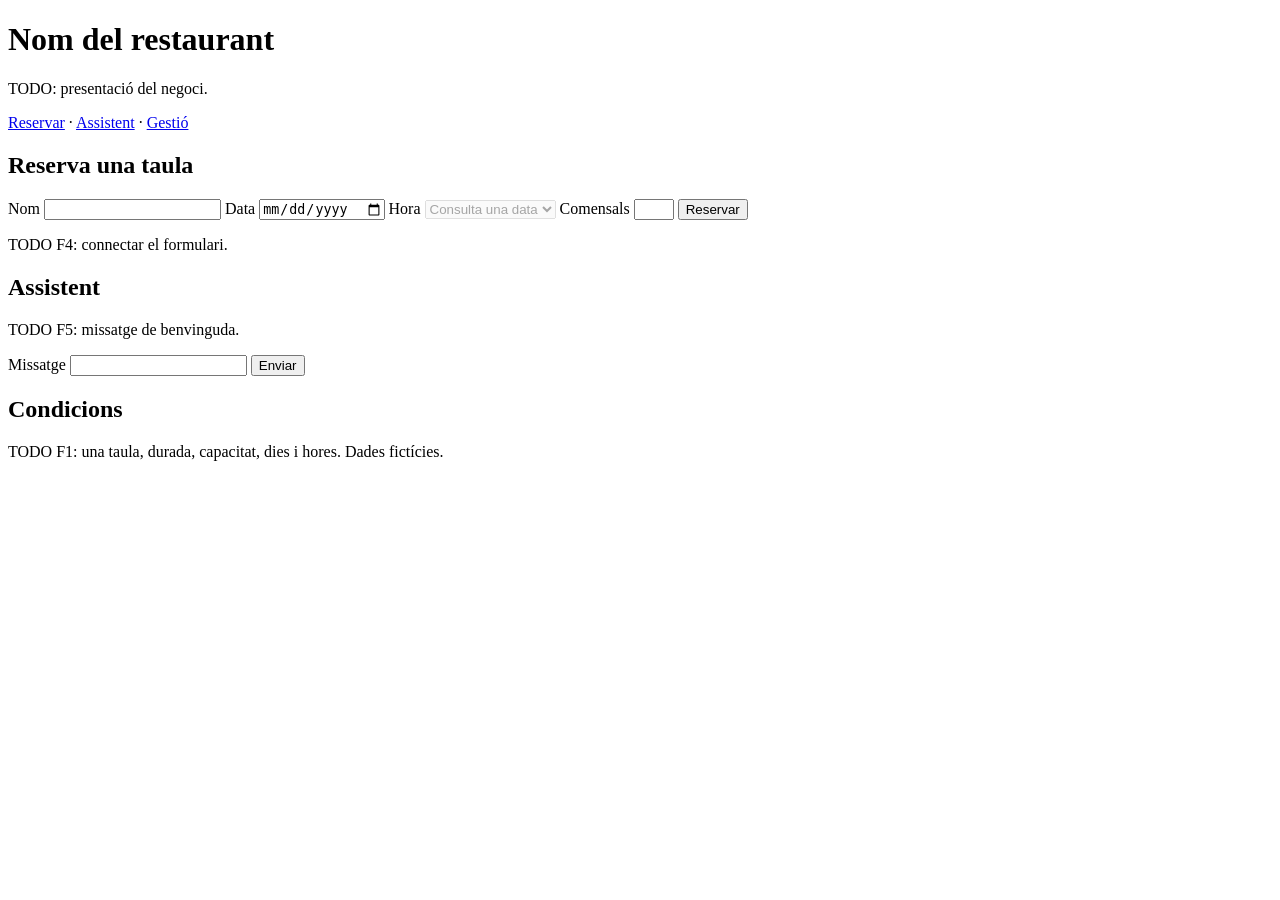
==== frontend/index.html @ 5e30bd6b "He puesto bien el zip del profe y he elimina la carpeta "cinder"" ====
<!doctype html>
<html lang="ca">
<head>
  <meta charset="utf-8">
  <meta name="viewport" content="width=device-width, initial-scale=1">
  <title>ReservaFàcil · Esquelet</title>
  <link rel="stylesheet" href="/css/styles.css">
  <script type="module" src="/js/app.js"></script>
</head>
<body>
  <!-- TODO F1/F4: identitat, servei, horaris i condicions coherents amb config.js. -->
  <header><h1>Nom del restaurant</h1><p>TODO: presentació del negoci.</p>
    <nav><a href="#reserva">Reservar</a> · <a href="#assistent">Assistent</a> · <a href="/gestion/">Gestió</a></nav>
  </header>
  <main>
    <section id="reserva">
      <h2>Reserva una taula</h2>
      <form id="booking-form">
        <label>Nom <input name="name" required minlength="2" maxlength="100"></label>
        <label>Data <input name="date" type="date" required></label>
        <label>Hora <select name="time" required disabled><option value="">Consulta una data</option></select></label>
        <label>Comensals <input name="diners" type="number" min="1" max="8" required></label>
        <button type="submit">Reservar</button>
      </form>
      <p id="booking-status" role="status">TODO F4: connectar el formulari.</p>
    </section>
    <section id="assistent">
      <h2>Assistent</h2>
      <div id="messages" role="log" aria-live="polite"><p>TODO F5: missatge de benvinguda.</p></div>
      <form id="chat-form">
        <label>Missatge <input name="message" maxlength="500" required></label>
        <button type="submit">Enviar</button>
      </form>
      <p id="chat-status" role="status"></p>
    </section>
    <section><h2>Condicions</h2><p>TODO F1: una taula, durada, capacitat, dies i hores. Dades fictícies.</p></section>
  </main>
</body>
</html>
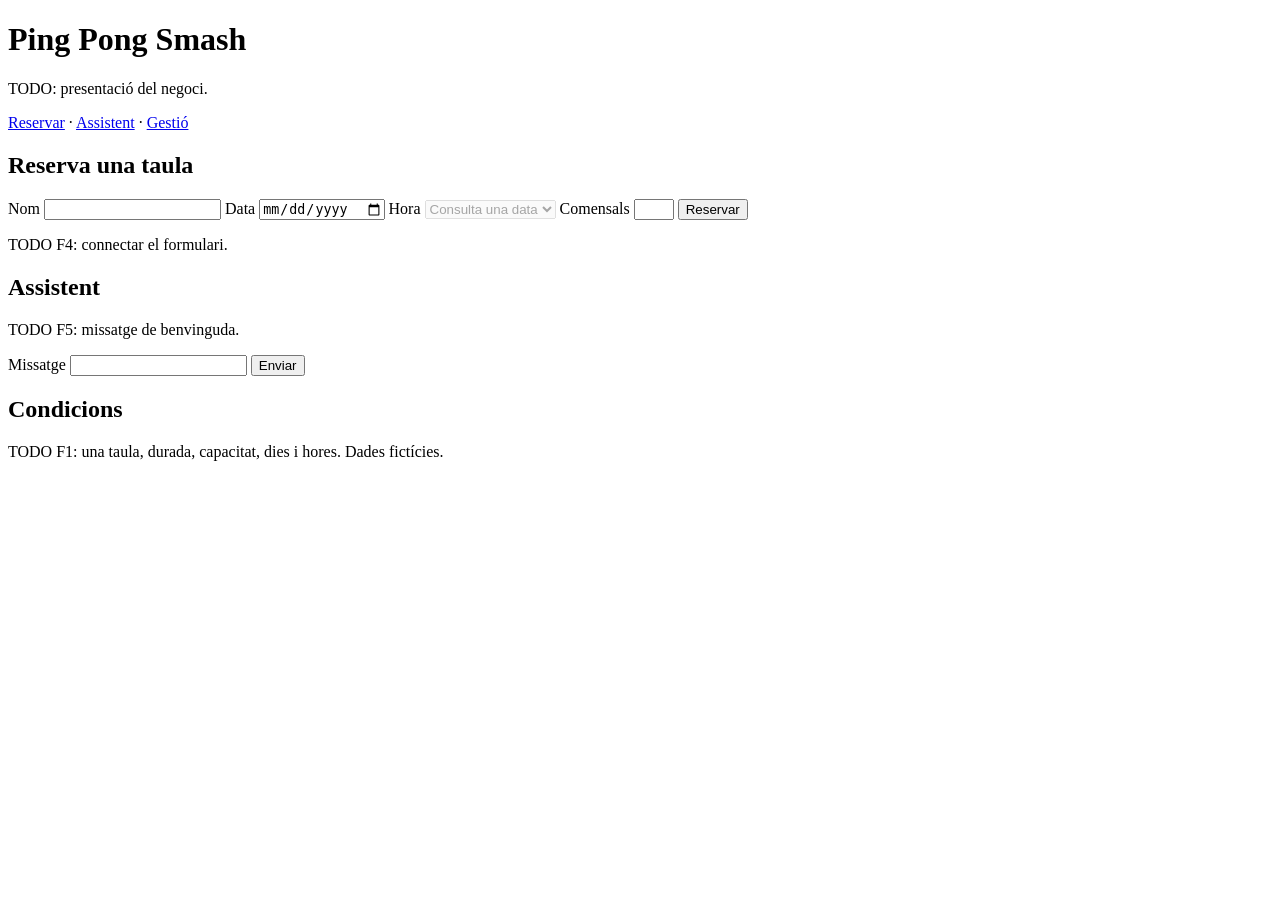
==== commit efdbc506: "fix: update title and header to reflect correct restaurant name" ====
--- a/frontend/index.html
+++ b/frontend/index.html
@@ -3,13 +3,13 @@
 <head>
   <meta charset="utf-8">
   <meta name="viewport" content="width=device-width, initial-scale=1">
-  <title>ReservaFàcil · Esquelet</title>
+  <title>Ping Pong Smash · Esquelet</title>
   <link rel="stylesheet" href="/css/styles.css">
   <script type="module" src="/js/app.js"></script>
 </head>
 <body>
   <!-- TODO F1/F4: identitat, servei, horaris i condicions coherents amb config.js. -->
-  <header><h1>Nom del restaurant</h1><p>TODO: presentació del negoci.</p>
+  <header><h1>Ping Pong Smash</h1><p>TODO: presentació del negoci.</p>
     <nav><a href="#reserva">Reservar</a> · <a href="#assistent">Assistent</a> · <a href="/gestion/">Gestió</a></nav>
   </header>
   <main>
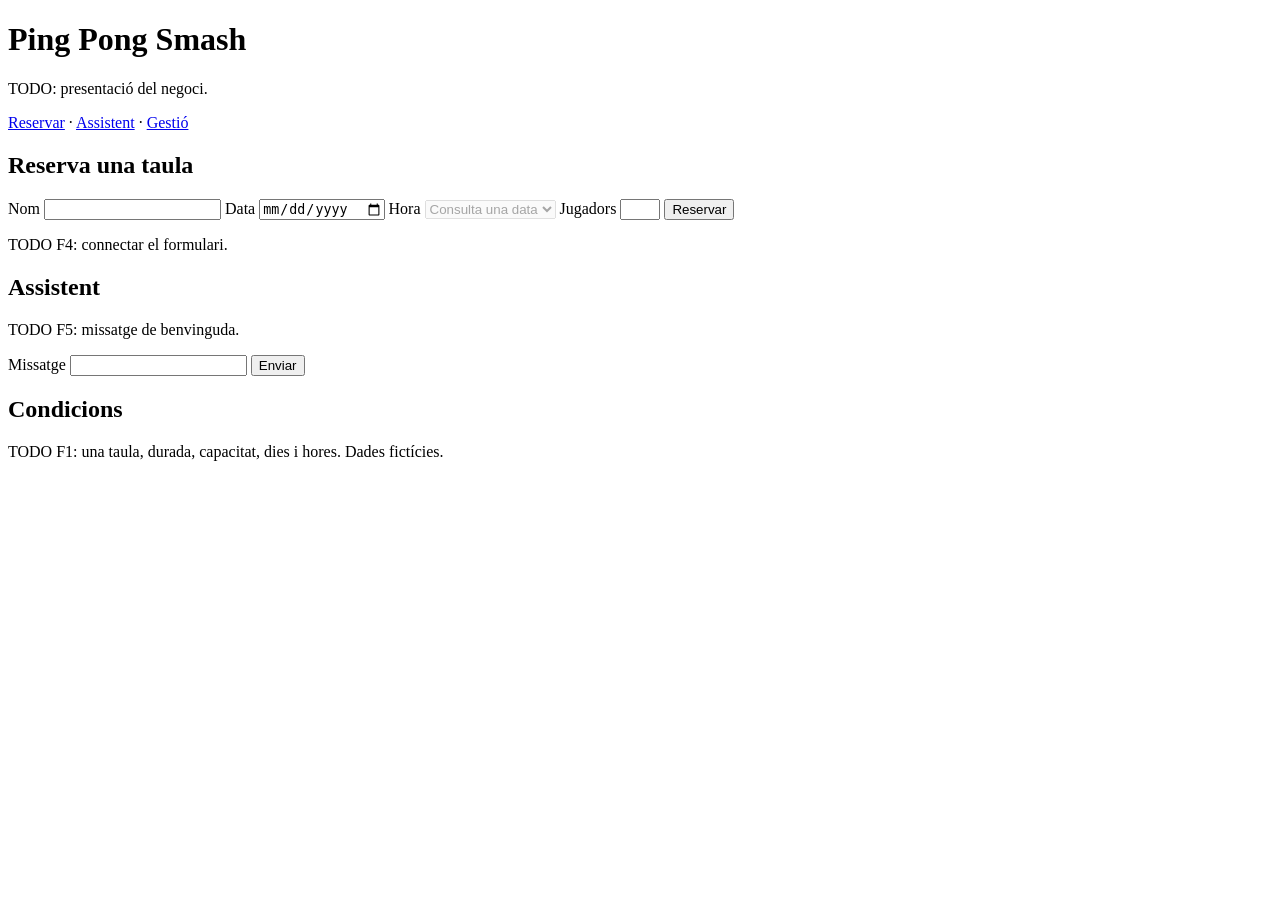
==== commit 11a44604: "Actualizar el index.html" ====
--- a/frontend/index.html
+++ b/frontend/index.html
@@ -19,7 +19,7 @@
         <label>Nom <input name="name" required minlength="2" maxlength="100"></label>
         <label>Data <input name="date" type="date" required></label>
         <label>Hora <select name="time" required disabled><option value="">Consulta una data</option></select></label>
-        <label>Comensals <input name="diners" type="number" min="1" max="8" required></label>
+        <label>Jugadors <input name="diners" type="number" min="1" max="8" required></label>
         <button type="submit">Reservar</button>
       </form>
       <p id="booking-status" role="status">TODO F4: connectar el formulari.</p>
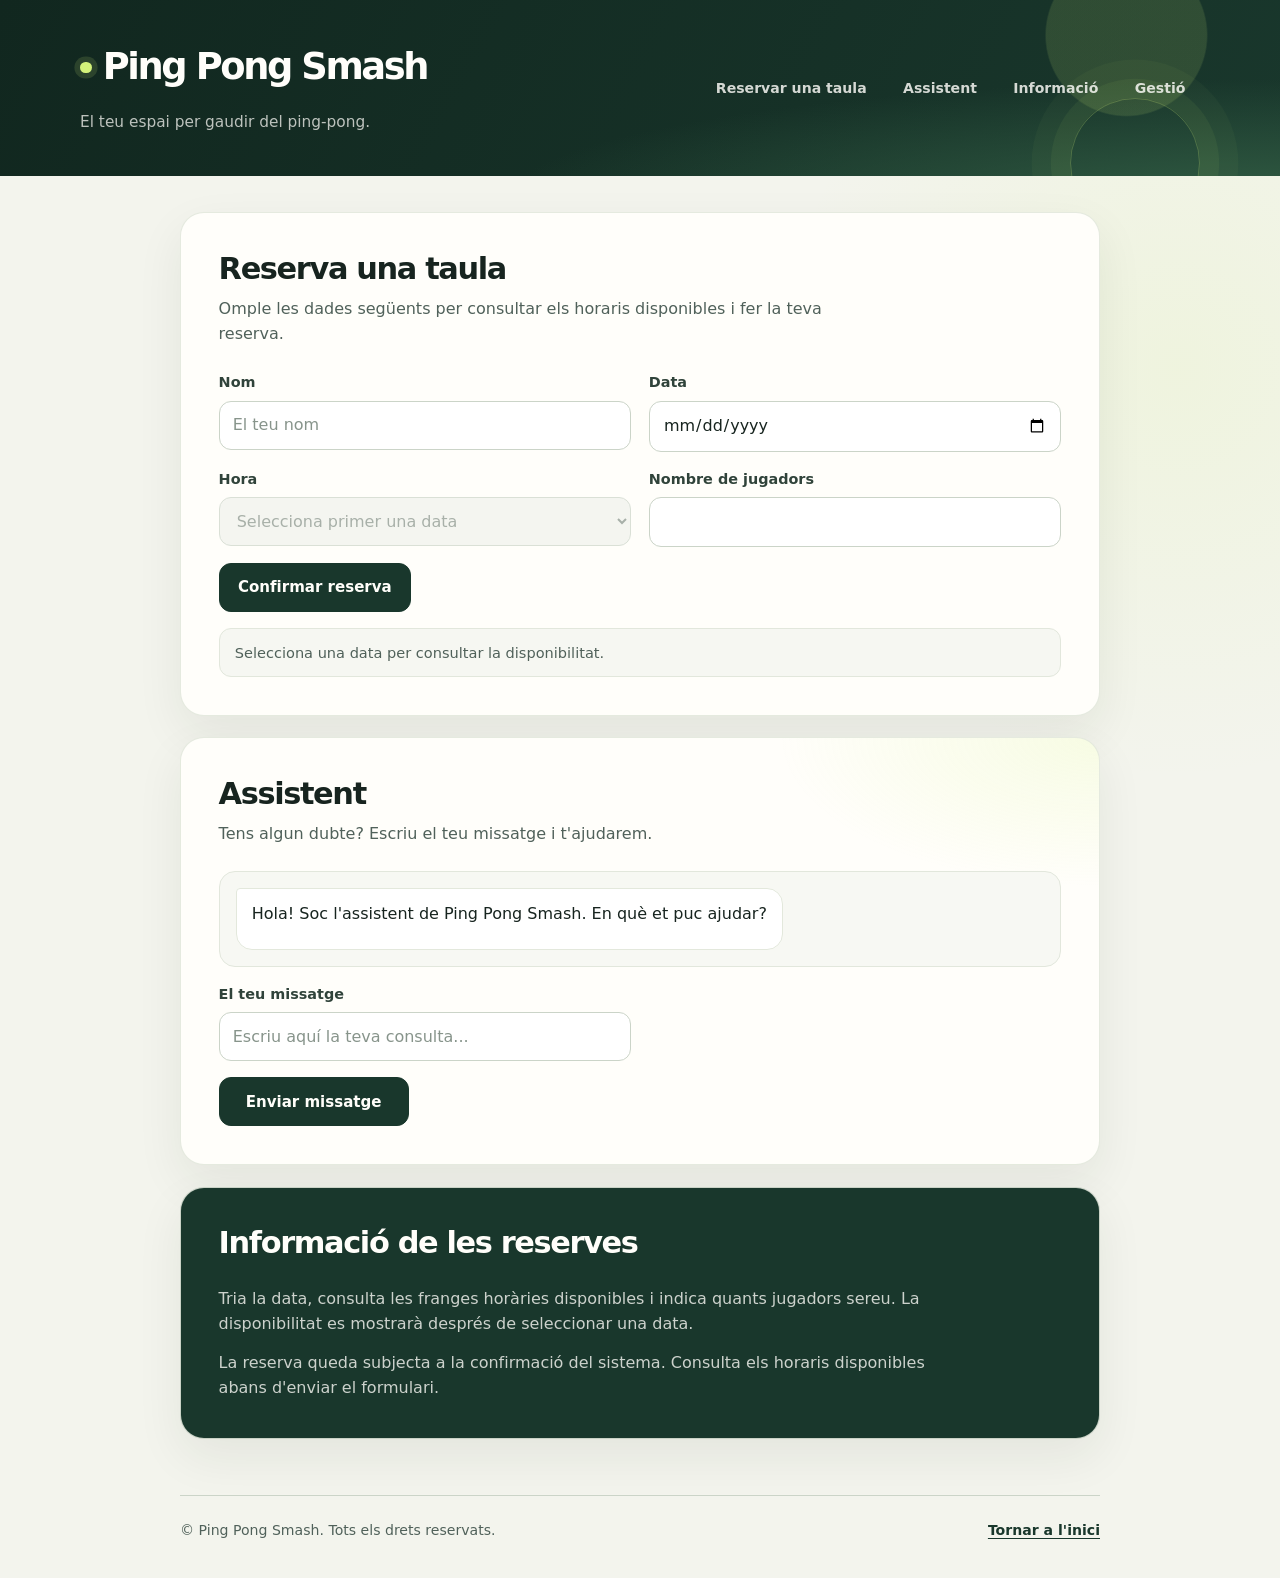
==== commit 13d829cb: "actualiza" ====
--- a/frontend/index.html
+++ b/frontend/index.html
@@ -3,37 +3,101 @@
 <head>
   <meta charset="utf-8">
   <meta name="viewport" content="width=device-width, initial-scale=1">
-  <title>Ping Pong Smash · Esquelet</title>
-  <link rel="stylesheet" href="/css/styles.css">
-  <script type="module" src="/js/app.js"></script>
+  <meta name="description" content="Reserva la teva taula a Ping Pong Smash i consulta la disponibilitat de manera senzilla.">
+  <meta name="theme-color" content="#11271f">
+  <title>Ping Pong Smash | Reserva la teva taula</title>
+  <link rel="stylesheet" href="./css/styles.css">
 </head>
 <body>
-  <!-- TODO F1/F4: identitat, servei, horaris i condicions coherents amb config.js. -->
-  <header><h1>Ping Pong Smash</h1><p>TODO: presentació del negoci.</p>
-    <nav><a href="#reserva">Reservar</a> · <a href="#assistent">Assistent</a> · <a href="/gestion/">Gestió</a></nav>
+  <header class="site-header">
+    <div class="header-content">
+      <a class="brand" href="/" aria-label="Ping Pong Smash, inici">
+        <span class="brand-name">Ping Pong Smash</span>
+      </a>
+      <p class="intro-text">El teu espai per gaudir del ping-pong.</p>
+      <nav aria-label="Navegació principal">
+        <ul>
+          <li><a href="#reserva">Reservar una taula</a></li>
+          <li><a href="#assistent">Assistent</a></li>
+          <li><a href="#condicions">Informació</a></li>
+          <li><a href="./gestion/index.html">Gestió</a></li>
+        </ul>
+      </nav>
+    </div>
   </header>
-  <main>
-    <section id="reserva">
-      <h2>Reserva una taula</h2>
-      <form id="booking-form">
-        <label>Nom <input name="name" required minlength="2" maxlength="100"></label>
-        <label>Data <input name="date" type="date" required></label>
-        <label>Hora <select name="time" required disabled><option value="">Consulta una data</option></select></label>
-        <label>Jugadors <input name="diners" type="number" min="1" max="8" required></label>
-        <button type="submit">Reservar</button>
+
+  <main id="contingut-principal">
+    <section id="reserva" aria-labelledby="reserva-title">
+      <header>
+        <h2 id="reserva-title">Reserva una taula</h2>
+        <p>Omple les dades següents per consultar els horaris disponibles i fer la teva reserva.</p>
+      </header>
+
+      <form id="booking-form" autocomplete="on">
+        <div class="form-field">
+          <label for="booking-name">Nom</label>
+          <input id="booking-name" name="name" type="text" autocomplete="name"
+                 placeholder="El teu nom" required minlength="2" maxlength="100">
+        </div>
+
+        <div class="form-field">
+          <label for="booking-date">Data</label>
+          <input id="booking-date" name="date" type="date" required>
+        </div>
+
+        <div class="form-field">
+          <label for="booking-time">Hora</label>
+          <select id="booking-time" name="time" required disabled>
+            <option value="">Selecciona primer una data</option>
+          </select>
+        </div>
+
+        <div class="form-field">
+          <label for="booking-diners">Nombre de jugadors</label>
+          <input id="booking-diners" name="diners" type="number" min="1" max="8"
+                 step="1" inputmode="numeric" required>
+        </div>
+
+        <button type="submit">Confirmar reserva</button>
       </form>
-      <p id="booking-status" role="status">TODO F4: connectar el formulari.</p>
+      <p id="booking-status" role="status" aria-live="polite" aria-atomic="true">
+        Selecciona una data per consultar la disponibilitat.
+      </p>
     </section>
-    <section id="assistent">
-      <h2>Assistent</h2>
-      <div id="messages" role="log" aria-live="polite"><p>TODO F5: missatge de benvinguda.</p></div>
-      <form id="chat-form">
-        <label>Missatge <input name="message" maxlength="500" required></label>
-        <button type="submit">Enviar</button>
+
+    <section id="assistent" aria-labelledby="assistent-title">
+      <header>
+        <h2 id="assistent-title">Assistent</h2>
+        <p>Tens algun dubte? Escriu el teu missatge i t'ajudarem.</p>
+      </header>
+
+      <div id="messages" role="log" aria-live="polite" aria-relevant="additions" aria-label="Conversa amb l'assistent">
+        <p>Hola! Soc l'assistent de Ping Pong Smash. En què et puc ajudar?</p>
+      </div>
+
+      <form id="chat-form" autocomplete="off">
+        <div class="form-field">
+          <label for="chat-message">El teu missatge</label>
+          <input id="chat-message" name="message" type="text" maxlength="500"
+                 placeholder="Escriu aquí la teva consulta..." required>
+        </div>
+        <button type="submit">Enviar missatge</button>
       </form>
-      <p id="chat-status" role="status"></p>
+      <p id="chat-status" role="status" aria-live="polite" aria-atomic="true"></p>
     </section>
-    <section><h2>Condicions</h2><p>TODO F1: una taula, durada, capacitat, dies i hores. Dades fictícies.</p></section>
+
+    <section id="condicions" aria-labelledby="condicions-title">
+      <header>
+        <h2 id="condicions-title">Informació de les reserves</h2>
+      </header>
+      <p>Tria la data, consulta les franges horàries disponibles i indica quants jugadors sereu. La disponibilitat es mostrarà després de seleccionar una data.</p>
+      <p>La reserva queda subjecta a la confirmació del sistema. Consulta els horaris disponibles abans d'enviar el formulari.</p>
+    </section>
   </main>
+
+  <footer class="site-footer">
+    <p>&copy; <span>Ping Pong Smash</span>. Tots els drets reservats.</p>
+    <a href="#contingut-principal">Tornar a l'inici</a>
+  </footer>
 </body>
 </html>
--- a/frontend/css/styles.css
+++ b/frontend/css/styles.css
@@ -0,0 +1,553 @@
+:root {
+  color-scheme: light;
+  --ink: #17241f;
+  --ink-soft: #50615a;
+  --forest: #19372c;
+  --forest-deep: #11271f;
+  --lime: #d3f27a;
+  --lime-strong: #b6df53;
+  --paper: #f3f4ed;
+  --surface: #fffefa;
+  --line: #e2e7dc;
+  --line-strong: #cbd4c8;
+  --accent-soft: #f0f7df;
+  --danger-soft: #fff1ed;
+  --shadow-card: 0 18px 48px rgb(23 36 31 / 7%);
+  --radius-card: 24px;
+  --radius-control: 12px;
+}
+
+* {
+  box-sizing: border-box;
+}
+
+html {
+  scroll-behavior: smooth;
+  scroll-padding-top: 1.5rem;
+}
+
+body {
+  min-width: 320px;
+  margin: 0;
+  background:
+    radial-gradient(ellipse at 92% 23rem, rgb(211 242 122 / 13%), transparent 25rem),
+    var(--paper);
+  color: var(--ink);
+  font-family: Inter, ui-sans-serif, system-ui, -apple-system, BlinkMacSystemFont, "Segoe UI", sans-serif;
+  font-size: 16px;
+  line-height: 1.6;
+  -webkit-font-smoothing: antialiased;
+}
+
+a {
+  color: inherit;
+}
+
+a:focus-visible,
+button:focus-visible,
+input:focus-visible,
+select:focus-visible {
+  outline: 3px solid var(--lime-strong);
+  outline-offset: 3px;
+}
+
+.site-header {
+  position: relative;
+  overflow: hidden;
+  background:
+    radial-gradient(circle at 88% 20%, rgb(211 242 122 / 13%) 0 5rem, transparent 5.1rem),
+    radial-gradient(ellipse at 100% 115%, #315c43 0, transparent 43%),
+    linear-gradient(118deg, var(--forest-deep), var(--forest));
+  color: #fffefa;
+}
+
+.site-header::after {
+  position: absolute;
+  right: max(4.5%, calc((100vw - 1120px) / 2));
+  bottom: -3.25rem;
+  width: 8rem;
+  height: 8rem;
+  border: 1px solid rgb(211 242 122 / 24%);
+  border-radius: 50%;
+  box-shadow: 0 0 0 1.2rem rgb(211 242 122 / 5%), 0 0 0 2.4rem rgb(211 242 122 / 3%);
+  content: "";
+  pointer-events: none;
+}
+
+.header-content {
+  position: relative;
+  z-index: 1;
+  display: grid;
+  grid-template-columns: minmax(0, 1fr) auto;
+  align-items: center;
+  gap: 0.3rem 2rem;
+  width: min(1120px, calc(100% - 3rem));
+  min-height: 176px;
+  margin-inline: auto;
+  padding-block: 2rem;
+}
+
+.brand {
+  width: fit-content;
+  color: #fffefa;
+  font-size: clamp(1.7rem, 3.2vw, 2.3rem);
+  font-weight: 850;
+  letter-spacing: -0.065em;
+  line-height: 1.1;
+  text-decoration: none;
+}
+
+.brand-name {
+  display: inline-flex;
+  align-items: center;
+  gap: 0.7rem;
+}
+
+.brand-name::before {
+  width: 0.72rem;
+  height: 0.72rem;
+  flex: 0 0 auto;
+  border-radius: 50%;
+  background: var(--lime);
+  box-shadow: 0 0 0 0.35rem rgb(211 242 122 / 13%);
+  content: "";
+}
+
+.intro-text,
+.header-content > p {
+  grid-column: 1;
+  margin: 0;
+  color: rgb(255 254 250 / 72%);
+  font-size: 0.96rem;
+}
+
+.header-content > h1 {
+  grid-column: 1;
+  align-self: end;
+  margin: 0;
+  font-size: clamp(1.8rem, 3.6vw, 2.5rem);
+  letter-spacing: -0.055em;
+  line-height: 1.12;
+}
+
+.site-header nav {
+  grid-column: 2;
+  grid-row: 1 / span 2;
+  align-self: center;
+}
+
+.header-content > h1 ~ nav {
+  grid-row: 1 / span 3;
+}
+
+.site-header nav ul {
+  display: flex;
+  flex-wrap: wrap;
+  justify-content: flex-end;
+  gap: 0.45rem;
+  margin: 0;
+  padding: 0;
+  list-style: none;
+}
+
+.site-header nav a {
+  display: inline-flex;
+  min-height: 42px;
+  align-items: center;
+  justify-content: center;
+  padding: 0.55rem 0.85rem;
+  border: 1px solid transparent;
+  border-radius: 999px;
+  color: rgb(255 254 250 / 82%);
+  font-size: 0.88rem;
+  font-weight: 650;
+  text-decoration: none;
+  transition: background-color 160ms ease, border-color 160ms ease, color 160ms ease;
+}
+
+.site-header nav a:hover {
+  border-color: rgb(255 255 255 / 18%);
+  background: rgb(255 255 255 / 8%);
+  color: #fffefa;
+}
+
+main {
+  display: grid;
+  gap: 1.35rem;
+  width: min(920px, calc(100% - 3rem));
+  margin: 2.25rem auto 3.5rem;
+}
+
+section {
+  min-width: 0;
+  padding: clamp(1.35rem, 4vw, 2.35rem);
+  border: 1px solid rgb(226 231 220 / 88%);
+  border-radius: var(--radius-card);
+  background: var(--surface);
+  box-shadow: var(--shadow-card);
+}
+
+section > header {
+  margin-bottom: 1.5rem;
+}
+
+section > header h2 {
+  margin: 0;
+  color: var(--ink);
+  font-size: clamp(1.45rem, 3vw, 1.9rem);
+  font-weight: 780;
+  letter-spacing: -0.045em;
+  line-height: 1.2;
+}
+
+section > header p {
+  max-width: 62ch;
+  margin: 0.55rem 0 0;
+  color: var(--ink-soft);
+}
+
+form {
+  display: grid;
+  grid-template-columns: repeat(2, minmax(0, 1fr));
+  gap: 1rem 1.1rem;
+}
+
+.form-field {
+  min-width: 0;
+}
+
+label {
+  display: block;
+  margin-bottom: 0.4rem;
+  color: #30433a;
+  font-size: 0.9rem;
+  font-weight: 700;
+}
+
+input,
+select,
+button {
+  max-width: 100%;
+  font: inherit;
+}
+
+input,
+select {
+  width: 100%;
+  min-height: 49px;
+  padding: 0.68rem 0.82rem;
+  border: 1px solid var(--line-strong);
+  border-radius: var(--radius-control);
+  background: #fff;
+  color: var(--ink);
+  transition: border-color 150ms ease, box-shadow 150ms ease, background-color 150ms ease;
+}
+
+input::placeholder {
+  color: #87948b;
+}
+
+input:hover:not(:disabled),
+select:hover:not(:disabled) {
+  border-color: #9aa99b;
+}
+
+input:focus,
+select:focus {
+  border-color: var(--forest);
+  box-shadow: 0 0 0 4px rgb(25 55 44 / 9%);
+  outline: none;
+}
+
+input:disabled,
+select:disabled {
+  background: #f0f2ed;
+  color: #849087;
+  cursor: not-allowed;
+}
+
+input[readonly] {
+  background: #f1f3ee;
+  color: var(--ink-soft);
+}
+
+button {
+  display: inline-flex;
+  min-height: 49px;
+  align-items: center;
+  justify-content: center;
+  padding: 0.7rem 1.15rem;
+  border: 1px solid var(--forest);
+  border-radius: var(--radius-control);
+  background: var(--forest);
+  color: #fffefa;
+  font-size: 0.94rem;
+  font-weight: 750;
+  cursor: pointer;
+  transition: transform 150ms ease, background-color 150ms ease, box-shadow 150ms ease;
+}
+
+button:hover:not(:disabled) {
+  transform: translateY(-1px);
+  background: #244b39;
+  box-shadow: 0 8px 18px rgb(25 55 44 / 16%);
+}
+
+button:active:not(:disabled) {
+  transform: translateY(0);
+}
+
+button:disabled {
+  border-color: #a7b0a7;
+  background: #a7b0a7;
+  cursor: not-allowed;
+}
+
+#booking-form > button,
+#chat-form > button {
+  grid-column: 1 / -1;
+  justify-self: start;
+  min-width: 190px;
+}
+
+#booking-status,
+#chat-status,
+#admin-status {
+  margin: 1rem 0 0;
+  padding: 0.75rem 0.95rem;
+  border: 1px solid var(--line);
+  border-radius: 12px;
+  background: #f6f7f2;
+  color: var(--ink-soft);
+  font-size: 0.91rem;
+}
+
+#booking-status:empty,
+#chat-status:empty,
+#admin-status:empty {
+  display: none;
+}
+
+#assistent {
+  background:
+    radial-gradient(ellipse at 100% 0, rgb(211 242 122 / 18%), transparent 20rem),
+    var(--surface);
+}
+
+#messages {
+  display: grid;
+  gap: 0.75rem;
+  min-height: 6rem;
+  max-height: 24rem;
+  overflow-y: auto;
+  padding: 1rem;
+  border: 1px solid var(--line);
+  border-radius: 16px;
+  background: #f7f8f3;
+}
+
+#messages p {
+  width: fit-content;
+  max-width: min(85%, 42rem);
+  margin: 0;
+  padding: 0.75rem 0.95rem;
+  border: 1px solid #e3e8dc;
+  border-radius: 4px 16px 16px;
+  background: #fff;
+  color: var(--ink);
+  overflow-wrap: anywhere;
+}
+
+#chat-form {
+  margin-top: 1rem;
+}
+
+#condicions {
+  background: var(--forest);
+  color: #fffefa;
+}
+
+#condicions > header h2 {
+  color: #fffefa;
+}
+
+#condicions p {
+  max-width: 72ch;
+  margin: 0.8rem 0 0;
+  color: rgb(255 254 250 / 78%);
+}
+
+.table-container {
+  max-width: 100%;
+  margin-top: 1rem;
+  overflow-x: auto;
+  border: 1px solid var(--line);
+  border-radius: 14px;
+  scrollbar-color: #aab79e #f2f4ee;
+}
+
+table {
+  width: 100%;
+  min-width: 680px;
+  border-collapse: separate;
+  border-spacing: 0;
+  background: #fff;
+  text-align: left;
+}
+
+caption {
+  padding: 0.85rem 1rem;
+  background: #f6f7f2;
+  color: var(--ink-soft);
+  font-size: 0.86rem;
+  text-align: left;
+}
+
+th,
+td {
+  padding: 0.8rem 0.9rem;
+  border-top: 1px solid var(--line);
+  vertical-align: middle;
+}
+
+th {
+  background: #f1f5e9;
+  color: #30433a;
+  font-size: 0.83rem;
+  font-weight: 750;
+  white-space: nowrap;
+}
+
+td {
+  color: var(--ink-soft);
+  font-size: 0.91rem;
+}
+
+tbody tr:hover {
+  background: #fafbf7;
+}
+
+tbody button {
+  min-height: 38px;
+  padding: 0.45rem 0.75rem;
+  font-size: 0.84rem;
+}
+
+#refresh {
+  margin-top: 1rem;
+}
+
+#edit-form {
+  margin-top: 1.25rem;
+}
+
+#edit-form > button {
+  grid-column: 1 / -1;
+  justify-self: start;
+  min-width: 180px;
+}
+
+.site-footer {
+  display: flex;
+  flex-wrap: wrap;
+  justify-content: space-between;
+  gap: 0.75rem 1.5rem;
+  width: min(920px, calc(100% - 3rem));
+  margin: 0 auto;
+  padding: 1.4rem 0 2.3rem;
+  border-top: 1px solid var(--line-strong);
+  color: var(--ink-soft);
+  font-size: 0.88rem;
+}
+
+.site-footer p {
+  margin: 0;
+}
+
+.site-footer a {
+  color: var(--forest);
+  font-weight: 700;
+  text-decoration-thickness: 1px;
+  text-underline-offset: 3px;
+}
+
+.site-footer a:hover {
+  color: #426d38;
+}
+
+@media (max-width: 700px) {
+  .header-content {
+    grid-template-columns: 1fr;
+    gap: 0.55rem;
+    width: min(100% - 2rem, 560px);
+    min-height: auto;
+    padding-block: 1.5rem;
+  }
+
+  .site-header nav,
+  .header-content > h1 ~ nav {
+    grid-column: 1;
+    grid-row: auto;
+    margin-top: 0.55rem;
+  }
+
+  .site-header nav ul {
+    justify-content: flex-start;
+  }
+
+  .site-header nav a {
+    min-height: 39px;
+    padding-inline: 0.7rem;
+    background: rgb(255 255 255 / 6%);
+    font-size: 0.83rem;
+  }
+
+  main,
+  .site-footer {
+    width: min(100% - 2rem, 560px);
+  }
+
+  main {
+    gap: 1rem;
+    margin-block: 1.25rem 2.5rem;
+  }
+
+  section {
+    padding: 1.25rem;
+    border-radius: 19px;
+  }
+}
+
+@media (max-width: 480px) {
+  body {
+    font-size: 15px;
+  }
+
+  form {
+    grid-template-columns: 1fr;
+    gap: 0.85rem;
+  }
+
+  #booking-form > button,
+  #chat-form > button,
+  #edit-form > button {
+    grid-column: 1;
+    width: 100%;
+  }
+
+  .site-footer {
+    align-items: flex-start;
+    flex-direction: column;
+  }
+}
+
+@media (prefers-reduced-motion: reduce) {
+  *,
+  *::before,
+  *::after {
+    scroll-behavior: auto !important;
+    transition-duration: 0.01ms !important;
+    animation-duration: 0.01ms !important;
+    animation-iteration-count: 1 !important;
+  }
+}
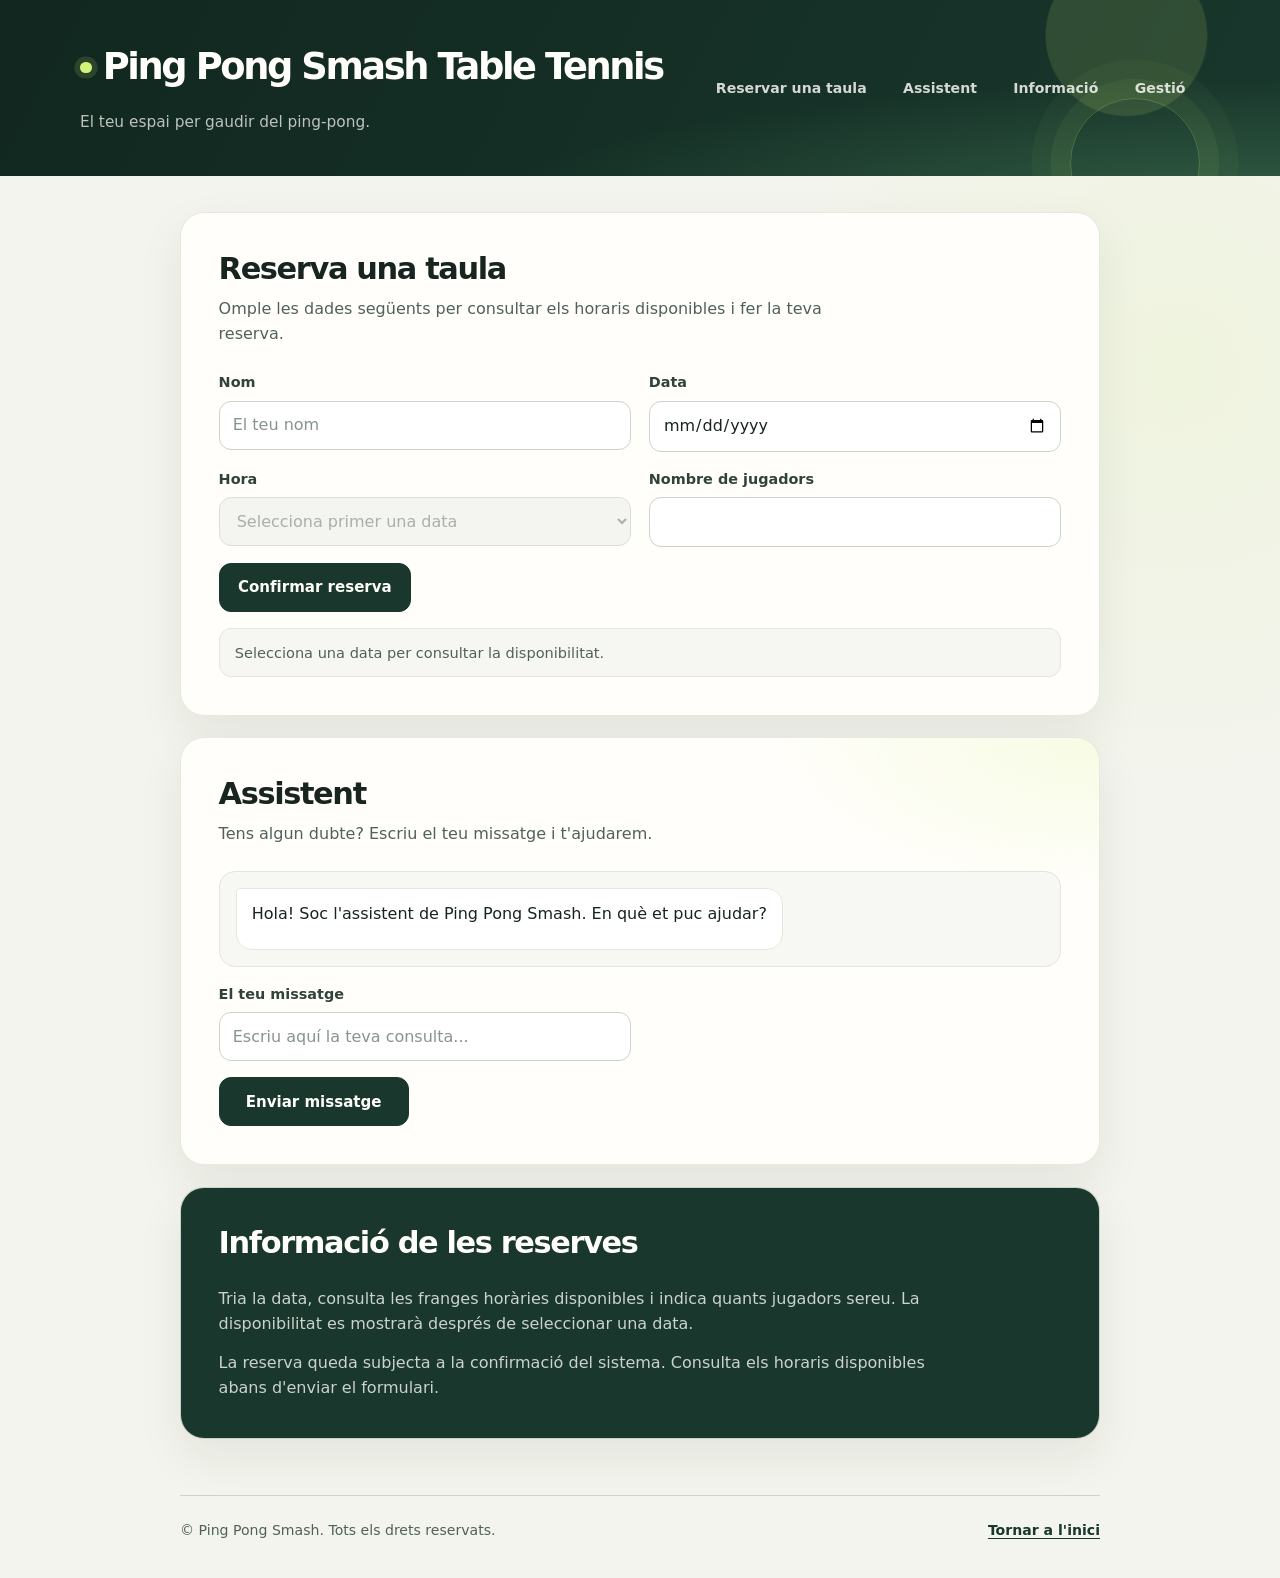
==== commit 2ab99b07: "Actualiza el nom de la marca a Ping Pong Smash Table Tennis" ====
--- a/frontend/index.html
+++ b/frontend/index.html
@@ -5,14 +5,14 @@
   <meta name="viewport" content="width=device-width, initial-scale=1">
   <meta name="description" content="Reserva la teva taula a Ping Pong Smash i consulta la disponibilitat de manera senzilla.">
   <meta name="theme-color" content="#11271f">
-  <title>Ping Pong Smash | Reserva la teva taula</title>
+  <title>Ping Pong Smash Table Tennis| Reserva la teva taula</title>
   <link rel="stylesheet" href="./css/styles.css">
 </head>
 <body>
   <header class="site-header">
     <div class="header-content">
       <a class="brand" href="/" aria-label="Ping Pong Smash, inici">
-        <span class="brand-name">Ping Pong Smash</span>
+        <span class="brand-name">Ping Pong Smash Table Tennis</span>
       </a>
       <p class="intro-text">El teu espai per gaudir del ping-pong.</p>
       <nav aria-label="Navegació principal">
